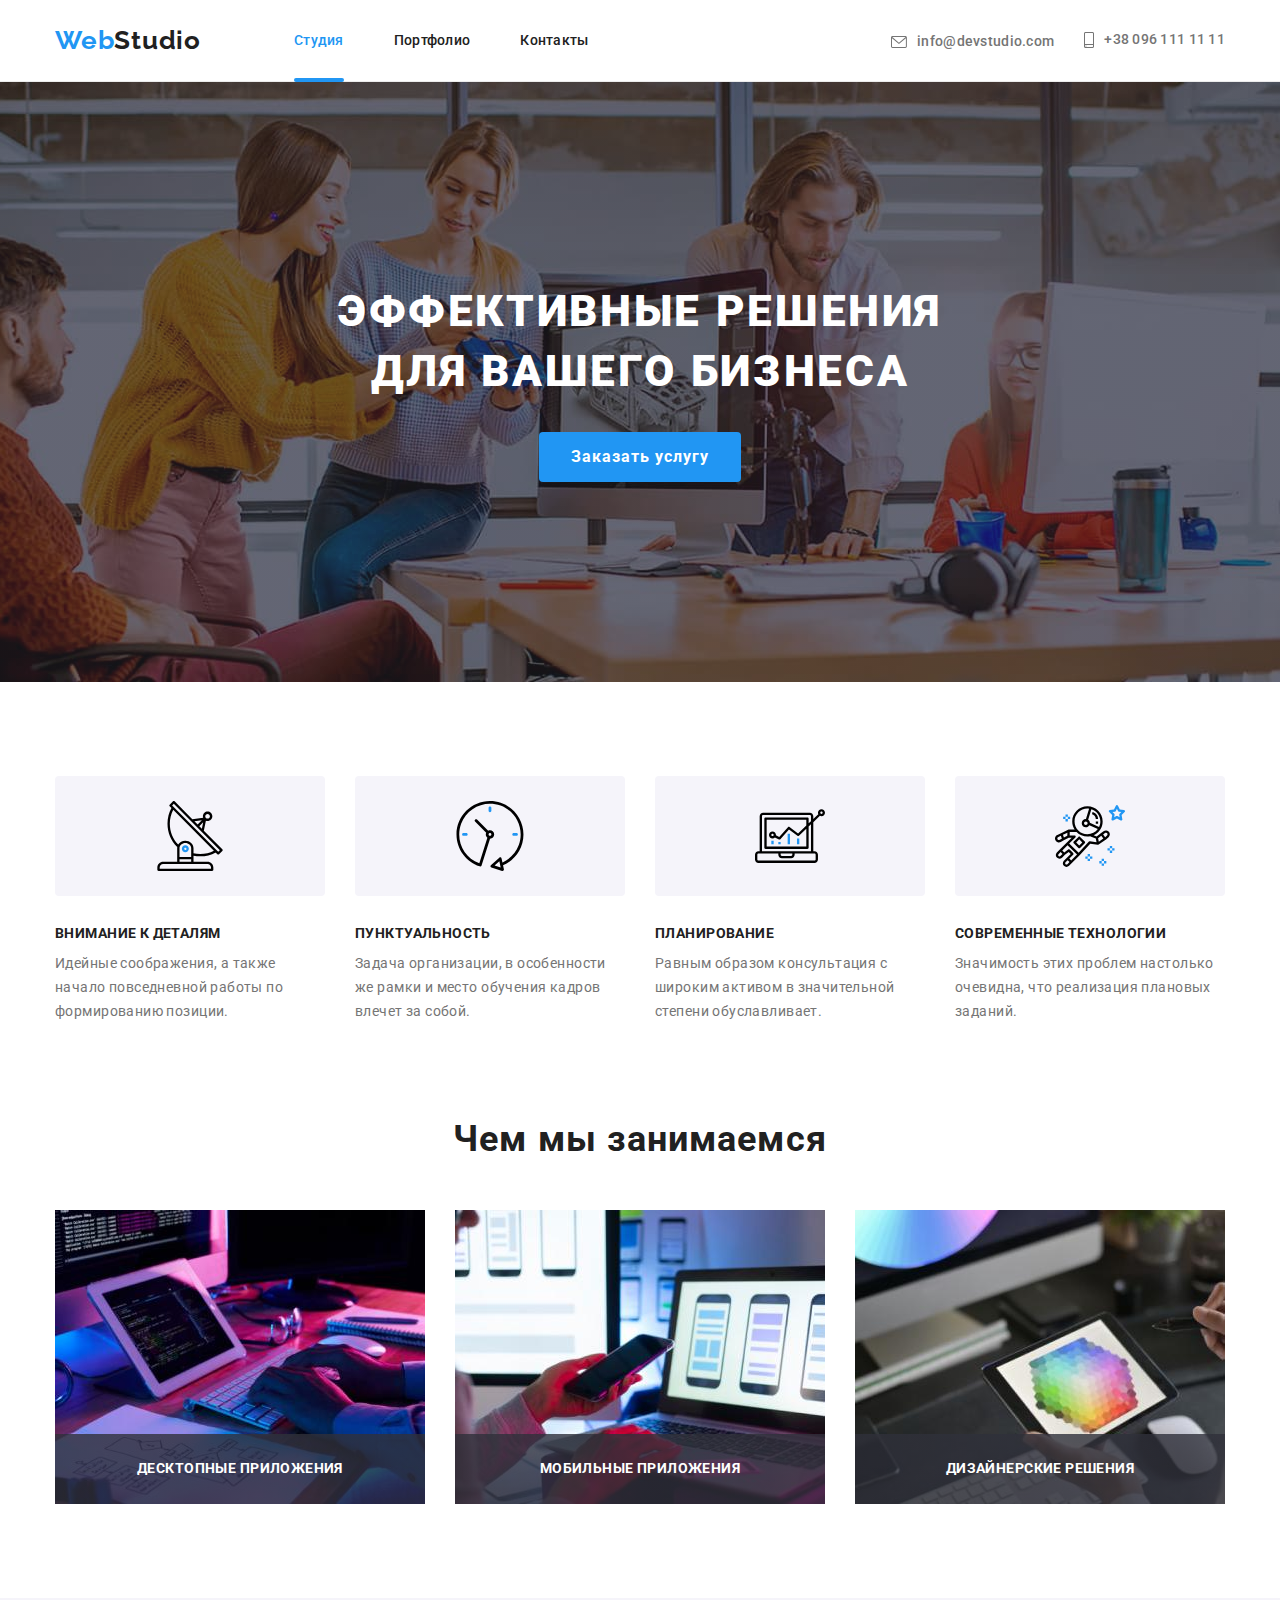
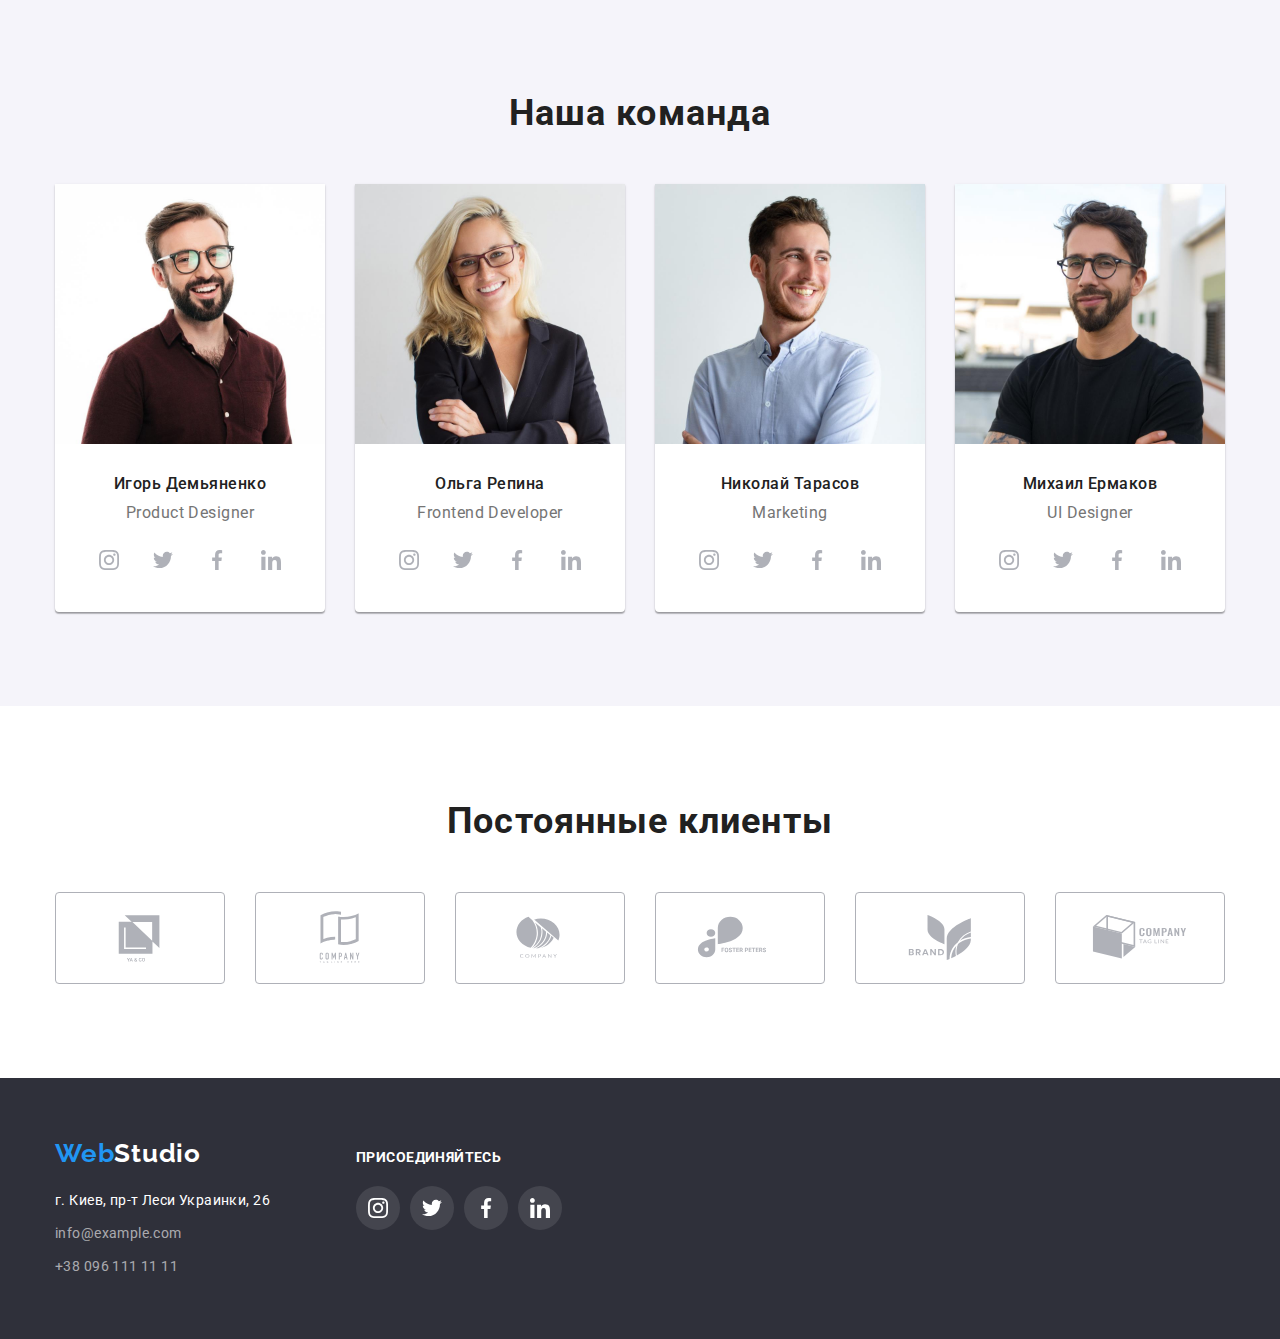
==== index.html @ 8b8985a8 "Initial commit" ====
<!DOCTYPE html>
<html lang="ru">
  <head>
    <meta charset="UTF-8" />
    <meta http-equiv="X-UA-Compatible" content="IE=edge" />
    <meta name="viewport" content="width=device-width, initial-scale=1.0" />
    <title>Главная страница студии</title>
    <link rel="preconnect" href="https://fonts.googleapis.com" />
    <link rel="preconnect" href="https://fonts.gstatic.com" crossorigin />
    <link
      href="https://fonts.googleapis.com/css2?family=Raleway:wght@700&family=Roboto:wght@400;500;700;900&display=swap"
      rel="stylesheet"
    />
    <link
      rel="stylesheet"
      href="https://cdnjs.cloudflare.com/ajax/libs/modern-normalize/1.1.0/modern-normalize.min.css"
    />
    <link rel="stylesheet" href="./css/slyles.css" />
  </head>
  <body>
    <header class="header-section">
      <div class="header-container container">
        <nav class="main-nav">
          <a lang="en" href="./index.html" class="logo link"
            >Web<span class="black-span">Studio</span></a
          >
          <ul class="site-nav list">
            <li class="item">
              <a href="./index.html" class="current-page nav-link link">Студия</a>
            </li>

            <li class="item">
              <a href="./portfolio.html" class="nav-link link">Портфолио</a>
            </li>

            <li class="item">
              <a href="" class="nav-link link">Контакты</a>
            </li>
          </ul>
        </nav>
        <ul class="contacts list">
          <li class="item">
            <a
              href="mailto:info@devstudio.com"
              class="contact-link link"
              aria-label="Написать на почту"
            >
              <svg class="contacts-icon" width="16" height="12">
                <use href="./images/icons.svg#envelope"></use>
              </svg>
              info@devstudio.com
            </a>
          </li>

          <li class="item">
            <a href="tel:+380961111111" class="contact-link link" aria-label="Позвонить">
              <svg class="contacts-icon" width="10" height="16">
                <use href="./images/icons.svg#smartphone"></use>
              </svg>
              +38 096 111 11 11
            </a>
          </li>
        </ul>
      </div>
    </header>
    <main>
      <!--Баннер-->
      <section class="hero-section overlay">
        <div class="container">
          <h1 class="hero-title">
            Эффективные решения<br />
            для Вашего бизнеса
          </h1>
          <a class="button link" data-modal-open>Заказать услугу</a>
        </div>
      </section>
      <!--Особенности-->
      <section class="section">
        <div class="container">
          <!--Скрытый заголовок, которого нет в макете-->
          <h2 class="section-title visually-hidden">Особенности</h2>
          <ul class="feature-list list grid">
            <li class="feature-item grid-item">
              <div class="feature-icon-box">
                <svg class="feature-icon" width="70" height="70">
                  <use href="./images/icons.svg#antenna"></use>
                </svg>
              </div>
              <h3 class="feature-title">Внимание к деталям</h3>
              <p class="feature-text">
                Идейные соображения, а также начало повседневной работы по формированию позиции.
              </p>
            </li>

            <li class="feature-item grid-item">
              <div class="feature-icon-box">
                <svg class="feature-icon" width="70" height="70">
                  <use href="./images/icons.svg#clock"></use>
                </svg>
              </div>
              <h3 class="feature-title">Пунктуальность</h3>
              <p class="feature-text">
                Задача организации, в особенности же рамки и место обучения кадров влечет за собой.
              </p>
            </li>

            <li class="feature-item grid-item">
              <div class="feature-icon-box">
                <svg class="feature-icon" width="70" height="70">
                  <use href="./images/icons.svg#diagram"></use>
                </svg>
              </div>
              <h3 class="feature-title">Планирование</h3>
              <p class="feature-text">
                Равным образом консультация с широким активом в значительной степени обуславливает.
              </p>
            </li>

            <li class="feature-item grid-item">
              <div class="feature-icon-box">
                <svg class="feature-icon" width="70" height="70">
                  <use href="./images/icons.svg#astronaut"></use>
                </svg>
              </div>
              <h3 class="feature-title">Современные технологии</h3>
              <p class="feature-text">
                Значимость этих проблем настолько очевидна, что реализация плановых заданий.
              </p>
            </li>
          </ul>
        </div>
      </section>
      <!--Чем мы занимаемся-->
      <section class="section no-padding">
        <div class="container">
          <h2 class="section-title">Чем мы занимаемся</h2>
          <ul class="work-list list grid">
            <li class="work-item grid-item">
              <img src="./images/main/whatwedo1.jpg" alt="Картинка1" width="370" height="294" />
              <div class="work-description">
                <p class="white-title">Десктопные приложения</p>
              </div>
            </li>

            <li class="work-item grid-item">
              <img src="./images/main/whatwedo2.jpg" alt="Картинка2" width="370" height="294" />
              <div class="work-description">
                <p class="white-title">Мобильные приложения</p>
              </div>
            </li>

            <li class="work-item grid-item">
              <img src="./images/main/whatwedo3.jpg" alt="Картинка3" width="370" height="294" />
              <div class="work-description">
                <p class="white-title">Дизайнерские решения</p>
              </div>
            </li>
          </ul>
        </div>
      </section>

      <!--Наша команда-->
      <section class="section another-bg-color">
        <div class="container">
          <h2 class="section-title">Наша команда</h2>
          <ul class="team-list list grid">
            <li class="team-item grid-item">
              <img src="./images/main/teammate1.jpg" alt="Член команды" width="270" height="260" />
              <div class="team-item-description">
                <h3 class="teammate-title">Игорь Демьяненко</h3>
                <p lang="en" class="teammate-text">Product Designer</p>

                <ul class="socials-list list">
                  <li class="socials-item">
                    <a
                      class="socials-link link"
                      href=""
                      target="_blank"
                      rel="noopener noreferrer"
                      aria-label="Иконка instagram"
                    >
                      <svg class="social-icon" width="20" height="20">
                        <use href="./images/icons.svg#instagram"></use>
                      </svg>
                    </a>
                  </li>

                  <li class="socials-item">
                    <a
                      class="socials-link link"
                      href=""
                      target="_blank"
                      rel="noopener noreferrer"
                      aria-label="Иконка twitter"
                    >
                      <svg class="social-icon" width="20" height="20">
                        <use href="./images/icons.svg#twitter"></use>
                      </svg>
                    </a>
                  </li>

                  <li class="socials-item">
                    <a
                      class="socials-link link"
                      href=""
                      target="_blank"
                      rel="noopener noreferrer"
                      aria-label="Иконка facebook"
                    >
                      <svg class="social-icon" width="20" height="20">
                        <use href="./images/icons.svg#facebook"></use>
                      </svg>
                    </a>
                  </li>

                  <li class="socials-item">
                    <a
                      class="socials-link link"
                      href=""
                      target="_blank"
                      rel="noopener noreferrer"
                      aria-label="Иконка linkedin"
                    >
                      <svg class="social-icon" width="20" height="20">
                        <use href="./images/icons.svg#linkedin"></use>
                      </svg>
                    </a>
                  </li>
                </ul>
              </div>
            </li>

            <li class="team-item grid-item">
              <img src="./images/main/teammate2.jpg" alt="Член команды" width="270" height="260" />
              <div class="team-item-description">
                <h3 class="teammate-title">Ольга Репина</h3>
                <p lang="en" class="teammate-text">Frontend Developer</p>

                <ul class="socials-list list">
                  <li class="socials-item">
                    <a
                      class="socials-link link"
                      href=""
                      target="_blank"
                      rel="noopener noreferrer"
                      aria-label="Иконка instagram"
                    >
                      <svg class="social-icon" width="20" height="20">
                        <use href="./images/icons.svg#instagram"></use>
                      </svg>
                    </a>
                  </li>

                  <li class="socials-item">
                    <a
                      class="socials-link link"
                      href=""
                      target="_blank"
                      rel="noopener noreferrer"
                      aria-label="Иконка twitter"
                    >
                      <svg class="social-icon" width="20" height="20">
                        <use href="./images/icons.svg#twitter"></use>
                      </svg>
                    </a>
                  </li>

                  <li class="socials-item">
                    <a
                      class="socials-link link"
                      href=""
                      target="_blank"
                      rel="noopener noreferrer"
                      aria-label="Иконка facebook"
                    >
                      <svg class="social-icon" width="20" height="20">
                        <use href="./images/icons.svg#facebook"></use>
                      </svg>
                    </a>
                  </li>

                  <li class="socials-item">
                    <a
                      class="socials-link link"
                      href=""
                      target="_blank"
                      rel="noopener noreferrer"
                      aria-label="Иконка linkedin"
                    >
                      <svg class="social-icon" width="20" height="20">
                        <use href="./images/icons.svg#linkedin"></use>
                      </svg>
                    </a>
                  </li>
                </ul>
              </div>
            </li>

            <li class="team-item grid-item">
              <img src="./images/main/teammate3.jpg" alt="Член команды" width="270" height="260" />
              <div class="team-item-description">
                <h3 class="teammate-title">Николай Тарасов</h3>
                <p lang="en" class="teammate-text">Marketing</p>

                <ul class="socials-list list">
                  <li class="socials-item">
                    <a
                      class="socials-link link"
                      href=""
                      target="_blank"
                      rel="noopener noreferrer"
                      aria-label="Иконка instagram"
                    >
                      <svg class="social-icon" width="20" height="20">
                        <use href="./images/icons.svg#instagram"></use>
                      </svg>
                    </a>
                  </li>

                  <li class="socials-item">
                    <a
                      class="socials-link link"
                      href=""
                      target="_blank"
                      rel="noopener noreferrer"
                      aria-label="Иконка twitter"
                    >
                      <svg class="social-icon" width="20" height="20">
                        <use href="./images/icons.svg#twitter"></use>
                      </svg>
                    </a>
                  </li>

                  <li class="socials-item">
                    <a
                      class="socials-link link"
                      href=""
                      target="_blank"
                      rel="noopener noreferrer"
                      aria-label="Иконка facebook"
                    >
                      <svg class="social-icon" width="20" height="20">
                        <use href="./images/icons.svg#facebook"></use>
                      </svg>
                    </a>
                  </li>

                  <li class="socials-item">
                    <a
                      class="socials-link link"
                      href=""
                      target="_blank"
                      rel="noopener noreferrer"
                      aria-label="Иконка linkedin"
                    >
                      <svg class="social-icon" width="20" height="20">
                        <use href="./images/icons.svg#linkedin"></use>
                      </svg>
                    </a>
                  </li>
                </ul>
              </div>
            </li>

            <li class="team-item grid-item">
              <img src="./images/main/teammate4.jpg" alt="Член команды" width="270" height="260" />
              <div class="team-item-description">
                <h3 class="teammate-title">Михаил Ермаков</h3>
                <p lang="en" class="teammate-text">UI Designer</p>

                <ul class="socials-list list">
                  <li class="socials-item">
                    <a
                      class="socials-link link"
                      href=""
                      target="_blank"
                      rel="noopener noreferrer"
                      aria-label="Иконка instagram"
                    >
                      <svg class="social-icon" width="20" height="20">
                        <use href="./images/icons.svg#instagram"></use>
                      </svg>
                    </a>
                  </li>

                  <li class="socials-item">
                    <a
                      class="socials-link link"
                      href=""
                      target="_blank"
                      rel="noopener noreferrer"
                      aria-label="Иконка twitter"
                    >
                      <svg class="social-icon" width="20" height="20">
                        <use href="./images/icons.svg#twitter"></use>
                      </svg>
                    </a>
                  </li>

                  <li class="socials-item">
                    <a
                      class="socials-link link"
                      href=""
                      target="_blank"
                      rel="noopener noreferrer"
                      aria-label="Иконка facebook"
                    >
                      <svg class="social-icon" width="20" height="20">
                        <use href="./images/icons.svg#facebook"></use>
                      </svg>
                    </a>
                  </li>

                  <li class="socials-item">
                    <a
                      class="socials-link link"
                      href=""
                      target="_blank"
                      rel="noopener noreferrer"
                      aria-label="Иконка linkedin"
                    >
                      <svg class="social-icon" width="20" height="20">
                        <use href="./images/icons.svg#linkedin"></use>
                      </svg>
                    </a>
                  </li>
                </ul>
              </div>
            </li>
          </ul>
        </div>
      </section>

      <!--Постоянные клиенты-->
      <section class="section">
        <div class="container">
          <h2 class="section-title">Постоянные клиенты</h2>
          <ul class="client-list list grid">
            <li class="client-item grid-item">
              <a
                class="client-link link"
                href=""
                target="_blank"
                rel="noopener noreferrer"
                aria-label="Клиент1"
              >
                <svg class="client-icon" width="106" height="60">
                  <use href="./images/icons.svg#client1"></use>
                </svg>
              </a>
            </li>

            <li class="client-item grid-item">
              <a
                class="client-link link"
                href=""
                target="_blank"
                rel="noopener noreferrer"
                aria-label="Клиент2"
              >
                <svg class="client-icon" width="106" height="60">
                  <use href="./images/icons.svg#client2"></use>
                </svg>
              </a>
            </li>

            <li class="client-item grid-item">
              <a
                class="client-link link"
                href=""
                target="_blank"
                rel="noopener noreferrer"
                aria-label="Клиент3"
              >
                <svg class="client-icon" width="106" height="60">
                  <use href="./images/icons.svg#client3"></use>
                </svg>
              </a>
            </li>

            <li class="client-item grid-item">
              <a
                class="client-link link"
                href=""
                target="_blank"
                rel="noopener noreferrer"
                aria-label="Клиент4"
              >
                <svg class="client-icon" width="106" height="60">
                  <use href="./images/icons.svg#client4"></use>
                </svg>
              </a>
            </li>

            <li class="client-item grid-item">
              <a
                class="client-link link"
                href=""
                target="_blank"
                rel="noopener noreferrer"
                aria-label="Клиент5"
              >
                <svg class="client-icon" width="106" height="60">
                  <use href="./images/icons.svg#client5"></use>
                </svg>
              </a>
            </li>

            <li class="client-item grid-item">
              <a
                class="client-link link"
                href=""
                target="_blank"
                rel="noopener noreferrer"
                aria-label="Клиент6"
              >
                <svg class="client-icon" width="106" height="60">
                  <use href="./images/icons.svg#client6"></use>
                </svg>
              </a>
            </li>
          </ul>
        </div>
      </section>
    </main>

    <!--Футер-->
    <footer class="footer-section">
      <div class="container footer-container">
        <div class="footer-address">
          <a lang="en" href="./index.html" class="logo link"
            >Web<span class="white-span">Studio</span></a
          >
          <address class="address-section">
            <ul class="address-list list">
              <li class="address-item">
                <a href="" class="address-link-white">г. Киев, пр-т Леси Украинки, 26</a>
              </li>
              <li class="address-item">
                <a href="mailto:info@example.com" class="address-link">info@example.com</a>
              </li>
              <li class="address-item">
                <a href="tel:+380961111111" class="address-link">+38 096 111 11 11</a>
              </li>
            </ul>
          </address>
        </div>
        <div class="footer-socials">
          <h2 class="socials-title white-title">Присоединяйтесь</h2>
          <ul class="footer-socials-list socials-list list">
            <li class="socials-item">
              <a
                class="footer-social-link socials-link link"
                href=""
                target="_blank"
                rel="noopener noreferrer"
                aria-label="Иконка instagram"
              >
                <svg class="social-icon" width="20" height="20">
                  <use href="./images/icons.svg#instagram"></use>
                </svg>
              </a>
            </li>

            <li class="socials-item">
              <a
                class="footer-social-link socials-link link"
                href=""
                target="_blank"
                rel="noopener noreferrer"
                aria-label="Иконка twitter"
              >
                <svg class="social-icon" width="20" height="20">
                  <use href="./images/icons.svg#twitter"></use>
                </svg>
              </a>
            </li>

            <li class="socials-item">
              <a
                class="footer-social-link socials-link link"
                href=""
                target="_blank"
                rel="noopener noreferrer"
                aria-label="Иконка facebook"
              >
                <svg class="social-icon" width="20" height="20">
                  <use href="./images/icons.svg#facebook"></use>
                </svg>
              </a>
            </li>

            <li class="socials-item">
              <a
                class="footer-social-link socials-link link"
                href=""
                target="_blank"
                rel="noopener noreferrer"
                aria-label="Иконка linkedin"
              >
                <svg class="social-icon" width="20" height="20">
                  <use href="./images/icons.svg#linkedin"></use>
                </svg>
              </a>
            </li>
          </ul>
        </div>
      </div>
    </footer>

    <div class="backdrop is-hidden" data-modal>
      <div class="modal">
        <button class="close-button" data-modal-close>
          <svg class="close-button-icon" width="18" height="18">
            <use href="./images/icons.svg#close-button"></use>
          </svg>
        </button>
      </div>
    </div>

    <script src="./js/modal.js"></script>
  </body>
</html>
---- css/slyles.css ----
:root {
  /*text colors*/
  --primary-text-color: #757575;
  --title-text-color: #212121;
  --white-text-color: #ffffff;
  --accent-color: #2196f3;

  /*background colors*/
  --primary-bg-color: #ffffff;
  --secondary-bg-color: #f5f4fa;

  /*icons*/
  --icon-color: #afb1b8;

  /*grid items*/
  --items: 1;
  --indent: 30px;
}

body {
  background-color: var(--primary-bg-color);
  font-family: 'Roboto', sans-serif;
  color: var(--primary-text-color);
  box-sizing: border-box;
}

h1,
h2,
h3,
p {
  margin: 0;
}

img {
  display: block;
  max-width: 100%;
  height: auto;
}

.container {
  width: 1200px;
  margin: 0 auto;
  padding: 0 15px;
}

.list {
  list-style: none;
  margin: 0;
  padding: 0;
}

.link {
  color: var(--title-text-color);
  text-decoration: none;
  font-weight: 500;
  font-size: 14px;
  line-height: 1.14;
  letter-spacing: 0.02em;

  transition: color 250ms cubic-bezier(0.4, 0, 0.2, 1);
}

.link:hover,
.link:focus {
  color: var(--accent-color);
}

.white-title {
  color: var(--white-text-color);
  font-weight: 700;
  font-size: 14px;
  line-height: 1.14;
  letter-spacing: 0.03em;
  text-transform: uppercase;
}

/*Grid*/
.grid {
  display: flex;
  flex-wrap: wrap;
  gap: var(--indent);
}

.grid-item {
  flex-basis: calc((100% - var(--indent) * (var(--items) - 1)) / var(--items));
}

/*Navigation*/
.header-section {
  border-bottom: 1px solid #ececec;
}

.header-container {
  display: flex;
  align-items: center;
}

.main-nav {
  display: flex;
  align-items: center;
}

.logo {
  color: var(--accent-color);
  font-family: 'Raleway', sans-serif;
  font-weight: 700;
  font-size: 26px;
  line-height: 1.19;
  letter-spacing: 0.03em;
}

.black-span {
  color: var(--title-text-color);
}

.white-span {
  color: var(--white-text-color);
}

.site-nav {
  display: flex;
  margin-left: 93px;
  gap: 50px;
}

.nav-link {
  display: block;
  padding: 32px 0 31px;
}

.current-page {
  position: relative;

  color: var(--accent-color);
}

.current-page::after {
  content: '';

  position: absolute;
  bottom: -2px;

  display: block;
  width: 100%;
  height: 4px;
  border-radius: 2px;

  background-color: var(--accent-color);
}

.contacts {
  display: flex;
  align-items: baseline;
  margin-left: auto;
  gap: 30px;
}

.contact-link {
  display: flex;
  align-items: center;
  padding: 32px 0 31px;
  gap: 10px;

  color: var(--primary-text-color);
}

.contacts-icon {
  fill: currentColor;
}

/*Hero*/

.hero-section {
  padding: 200px 0;
  text-align: center;
  background-color: #2f303a;
}

.overlay {
  max-width: 1600px;
  min-height: 600px;
  margin: 0 auto;
  background-image: linear-gradient(to right, rgba(47, 48, 58, 0.4), rgba(47, 48, 58, 0.4)),
    url(../images/main/hero-bgi.jpg);
  background-repeat: no-repeat;
  background-size: cover;
  background-position: center;
}

.hero-title {
  margin-bottom: 30px;

  color: var(--white-text-color);
  font-weight: 900;
  font-size: 44px;
  line-height: 1.36;
  text-align: center;
  letter-spacing: 0.06em;
  text-transform: uppercase;
}

.button {
  display: inline-block;
  padding: 10px 32px;
  border-radius: 4px;
  min-width: 136px;

  color: var(--white-text-color);
  background-color: var(--accent-color);

  font-weight: 700;
  font-size: 16px;
  line-height: 1.88;
  text-align: center;
  letter-spacing: 0.06em;

  cursor: pointer;

  transition: background-color 250ms cubic-bezier(0.4, 0, 0.2, 1),
    color 250ms cubic-bezier(0.4, 0, 0.2, 1);
}

.button:hover,
.button:focus {
  color: var(--white-text-color);
  background-color: #188ce8;
}

.section {
  padding: 94px 0;
}

.section.no-padding {
  padding-top: 0;
}

.section-title {
  margin-bottom: 50px;

  color: var(--title-text-color);
  font-weight: 700;
  font-size: 36px;
  line-height: 1.17;
  text-align: center;
  letter-spacing: 0.03em;
}

/*Features*/

/*.feature-list {
  --indent: 60px; 
}*/

.feature-item {
  --items: 4;
}

.feature-icon-box {
  display: flex;
  align-items: center;
  justify-content: center;
  margin-bottom: 30px;
  width: 270px;
  height: 120px;

  background-color: var(--secondary-bg-color);
  border-radius: 4px;
}

.feature-title {
  margin-bottom: 10px;

  color: var(--title-text-color);
  font-weight: 700;
  font-size: 14px;
  line-height: 1.14;
  letter-spacing: 0.03em;
  text-transform: uppercase;
}

.feature-text {
  font-size: 14px;
  line-height: 1.71;
  letter-spacing: 0.03em;
}

/*Work*/

/*.work-list {
  --indent: 50px;
}*/

.work-item {
  --items: 3;

  position: relative;
}

.work-description {
  display: flex;
  align-items: center;
  justify-content: center;
  position: absolute;
  bottom: 0;

  width: 100%;
  height: 70px;

  background-image: linear-gradient(to right, rgba(47, 48, 58, 0.8), rgba(47, 48, 58, 0.8));
}

/*Our team*/
.another-bg-color {
  background-color: #f5f4fa;
}

/*.team-list {
  --indent: 40px;
}*/

.team-item {
  --items: 4;

  background-color: var(--primary-bg-color);
  box-shadow: 0px 1px 3px rgba(0, 0, 0, 0.12), 0px 1px 1px rgba(0, 0, 0, 0.14),
    0px 2px 1px rgba(0, 0, 0, 0.2);
  border-radius: 0px 0px 4px 4px;
}

.team-item-description {
  padding: 30px 0;
}

.teammate-title {
  margin-bottom: 10px;

  color: var(--title-text-color);
  font-weight: 500;
  font-size: 16px;
  line-height: 1.19;
  text-align: center;
  letter-spacing: 0.03em;
}

.teammate-text {
  margin-bottom: 16px;

  font-size: 16px;
  line-height: 1.19;
  text-align: center;
  letter-spacing: 0.03em;
}

.socials-list {
  display: flex;
  align-items: center;
  justify-content: center;
  gap: 10px;
}

.socials-item {
  width: 44px;
  height: 44px;
}

.socials-link {
  display: flex;
  width: 100%;
  height: 100%;
  align-items: center;
  justify-content: center;

  border-radius: 50%;
  color: var(--icon-color);

  transition: background-color 250ms cubic-bezier(0.4, 0, 0.2, 1),
    color 250ms cubic-bezier(0.4, 0, 0.2, 1);
}

.socials-link:hover,
.socials-link:focus {
  color: var(--white-text-color);
  background-color: var(--accent-color);
}

.social-icon {
  fill: currentColor;
}

/*Clients section*/

/*.client-list {
  --indent: 40px;
}*/

.client-item {
  --items: 6;

  width: 170px;
  height: 92px;
}

.client-link {
  display: flex;
  width: 100%;
  height: 100%;
  align-items: center;
  justify-content: center;

  color: var(--icon-color);
  border: 1px solid var(--icon-color);
  border-radius: 4px;

  transition: color 250ms cubic-bezier(0.4, 0, 0.2, 1), border 250ms cubic-bezier(0.4, 0, 0.2, 1);
}

.client-link:hover,
.client-link:focus {
  color: var(--accent-color);
  border: 1px solid var(--accent-color);
}

.client-icon {
  fill: currentColor;
}

/*Footer*/
.footer-section {
  padding: 60px 0;
  background-color: #2f303a;
}

.footer-container {
  display: flex;
  align-items: baseline;
  gap: 70px;
}

.footer-address {
  width: 231px;
}

.address-section {
  margin-top: 20px;

  font-size: 14px;
  font-weight: 400;
  font-style: normal;
  line-height: 1.71;
  letter-spacing: 0.03em;
}

.address-list > .address-item:not(:last-child) {
  margin-bottom: 9px;
}

.address-list > .address-item:last-child {
  margin-bottom: 0;
}

.address-link-white {
  color: var(--white-text-color);
  text-decoration: none;

  transition: color 250ms cubic-bezier(0.4, 0, 0.2, 1);
}

.address-link-white:hover,
.address-link-white:focus {
  color: var(--accent-color);
}

.address-link {
  color: rgba(255, 255, 255, 0.6);
  text-decoration: none;

  transition: color 250ms cubic-bezier(0.4, 0, 0.2, 1);
}

.address-link:hover,
.address-link:focus {
  color: var(--accent-color);
}

.socials-title {
  margin-bottom: 20px;
}

.footer-socials-list {
  padding-bottom: 0;
}

.footer-social-link {
  background-color: rgba(255, 255, 255, 0.1);
  color: var(--white-text-color);

  transition: background-color 250ms cubic-bezier(0.4, 0, 0.2, 1);
}

.footer-social-link:hover,
.footer-social-link:focus {
  background-color: var(--accent-color);
}

/*Modal styles*/
.backdrop {
  position: fixed;
  top: 0;
  left: 0;

  width: 100%;
  height: 100%;

  background-color: rgba(0, 0, 0, 0.2);

  visibility: visible;
  opacity: 1;

  transition: visibility 250ms cubic-bezier(0.4, 0, 0.2, 1), opacity 250ms cubic-bezier(0.4, 0, 0.2, 1);
}

.backdrop.is-hidden {
  visibility: hidden;
  opacity: 0;
  pointer-events: none;
}

.backdrop.is-hidden .modal {
  transform: translate(-50%, -50%) scale(0.9);
}

.modal {
  position: absolute;
  top: 50%;
  left: 50%;

  min-width: 528px;
  min-height: 581px;

  background-color: var(--primary-bg-color);

  border-radius: 4px;
  transform: translate(-50%, -50%) scale(1);

  transition: transform 250ms cubic-bezier(0.4, 0, 0.2, 1);
}

.close-button {
  display: flex;
  align-items: center;
  justify-content: center;

  position: absolute;
  top: 8px;
  right: 8px;

  width: 30px;
  height: 30px;

  border: 1px solid rgba(0, 0, 0, 0.1);
  border-radius: 50%;

  cursor: pointer;
}

/*Portfolio page*/

/*Filter button*/
.filter {
  display: flex;
  justify-content: center;
  margin-bottom: 50px;
  gap: 8px;
}

.filter-btn {
  padding: 6px 22px;

  font-weight: 500;
  font-size: 16px;
  line-height: 1.62;
  text-align: center;
  letter-spacing: 0.03em;

  background-color: var(--secondary-bg-color);
  color: var(--title-text-color);

  border-radius: 4px;
  border-width: 0;

  transition: background-color 250ms cubic-bezier(0.4, 0, 0.2, 1),
    color 250ms cubic-bezier(0.4, 0, 0.2, 1), box-shadow 250ms cubic-bezier(0.4, 0, 0.2, 1);
  
    cursor: pointer;
}

.filter-btn:hover,
.filter-btn:focus {
  background-color: var(--accent-color);
  color: var(--white-text-color);
  box-shadow: 0px 3px 1px rgba(0, 0, 0, 0.1), 0px 1px 2px rgba(0, 0, 0, 0.08),
    0px 2px 2px rgba(0, 0, 0, 0.12);
}

/*Portfolio cards styles*/

/*portfolio-list {
 --indent: 40px;
}*/

.portfolio-item {
  --items: 3;

  border: 1px solid #eeeeee;
}

.portfolio-link {
  display: block;
  width: 100%;
  height: 100%;

  transition: box-shadow 250ms cubic-bezier(0.4, 0, 0.2, 1);
}

.portfolio-link:hover,
.portfolio-link:focus {
  box-shadow: 0px 1px 1px rgba(0, 0, 0, 0.12), 0px 4px 4px rgba(0, 0, 0, 0.06),
    1px 4px 6px rgba(0, 0, 0, 0.16);
}

.portfolio-thumb {
  position: relative;
  overflow: hidden;
}

.portfolio-link:hover .portfolio-overlay,
.portfolio-link:focus .portfolio-overlay {
  /* opacity: 1;*/
  transform: translateY(0);
}

.portfolio-overlay {
  position: absolute;
  top: 0;
  left: 0;
  transform: translateY(100%);

  width: 100%;
  height: 100%;
  padding: 63px 24px;

  background-color: rgba(33, 150, 243, 0.9);
  /*opacity: 0;*/
  transition: transform 250ms cubic-bezier(0.4, 0, 0.2, 1);
}

.full-description-text {
  font-size: 18px;
  line-height: 1.56;
  letter-spacing: 0.03em;

  color: var(--white-text-color);
}

.portfolio-item-description {
  padding: 20px 24px;
}
.portfolio-title {
  margin-bottom: 4px;

  color: var(--title-text-color);
  font-weight: 700;
  font-size: 18px;
  line-height: 2;
  letter-spacing: 0.06em;
  text-align: left;
}

.category-text {
  color: var(--primary-text-color);
  font-size: 16px;
  font-weight: 400;
  line-height: 1.88;
  letter-spacing: 0.03em;
}

.visually-hidden {
  position: absolute;
  width: 1px;
  height: 1px;
  margin: -1px;
  border: 0;
  padding: 0;
  white-space: nowrap;
  clip-path: inset(100%);
  clip: rect(0 0 0 0);
  overflow: hidden;
}
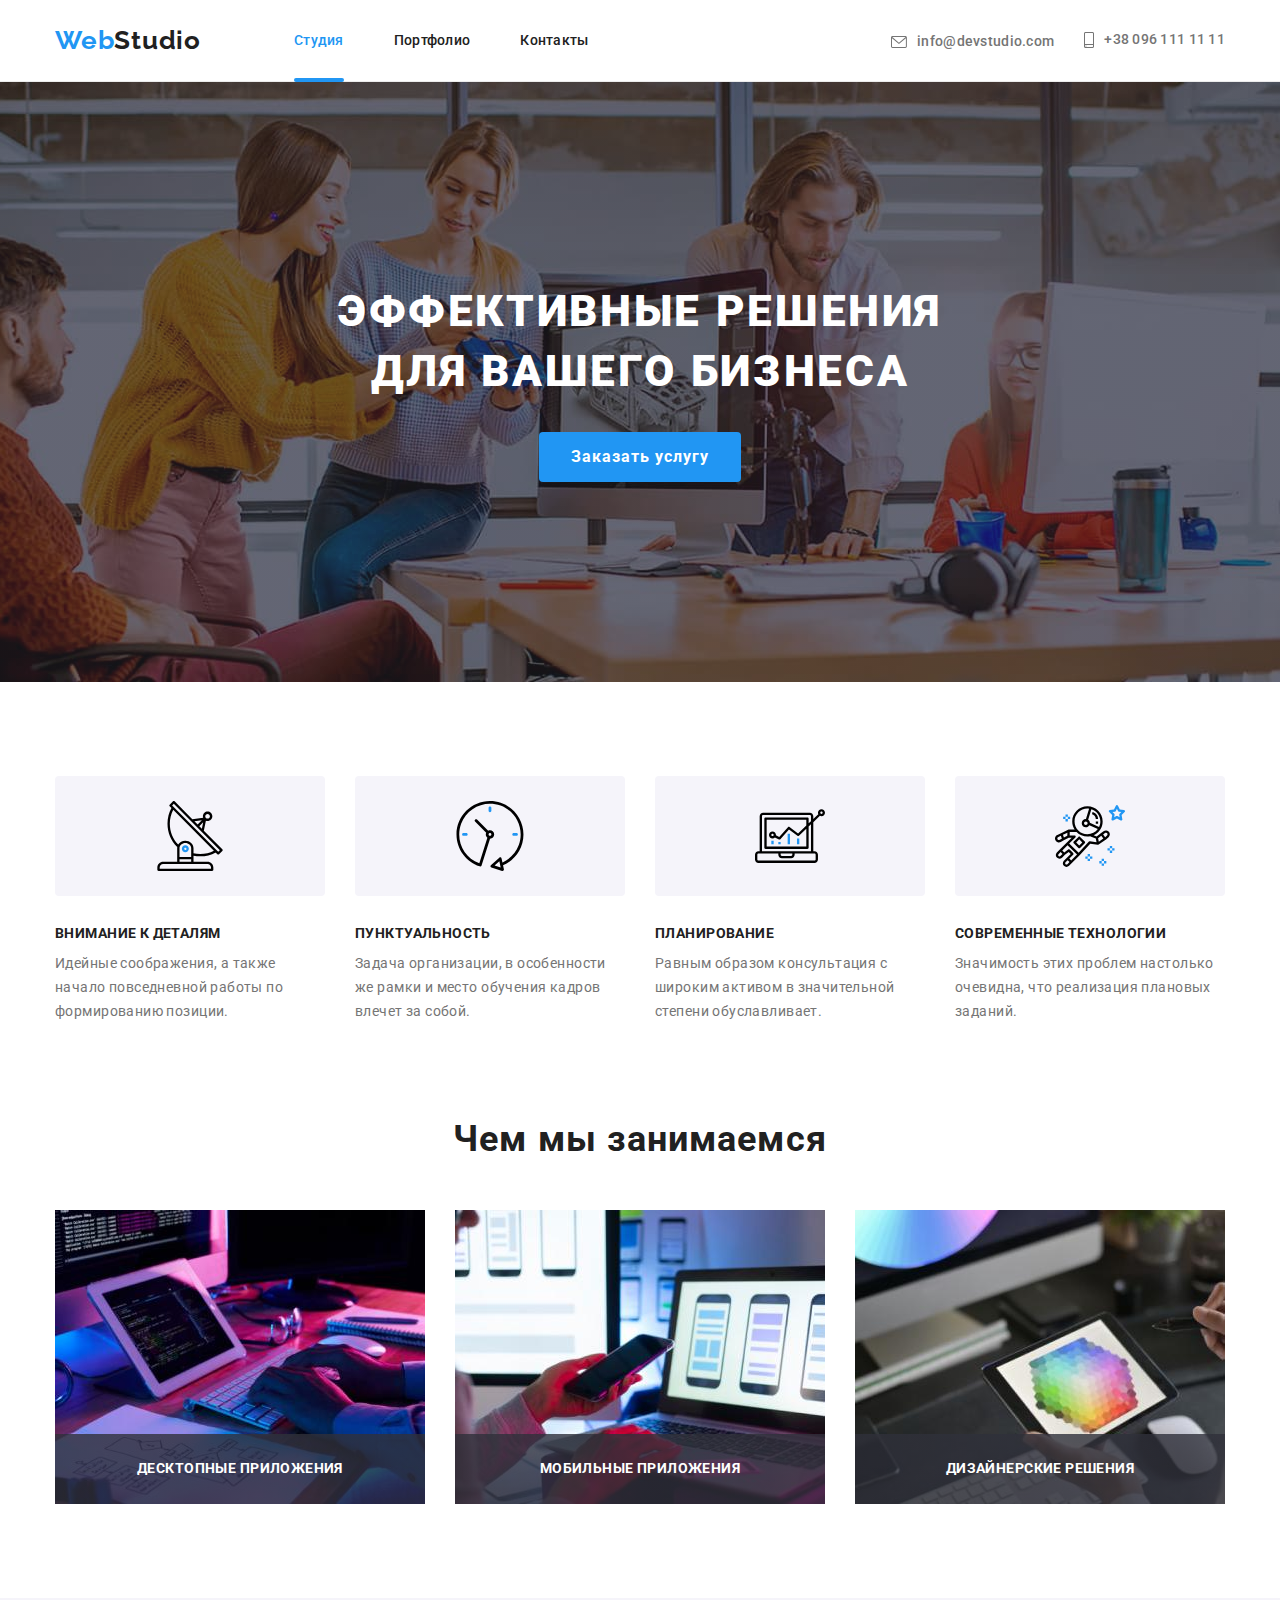
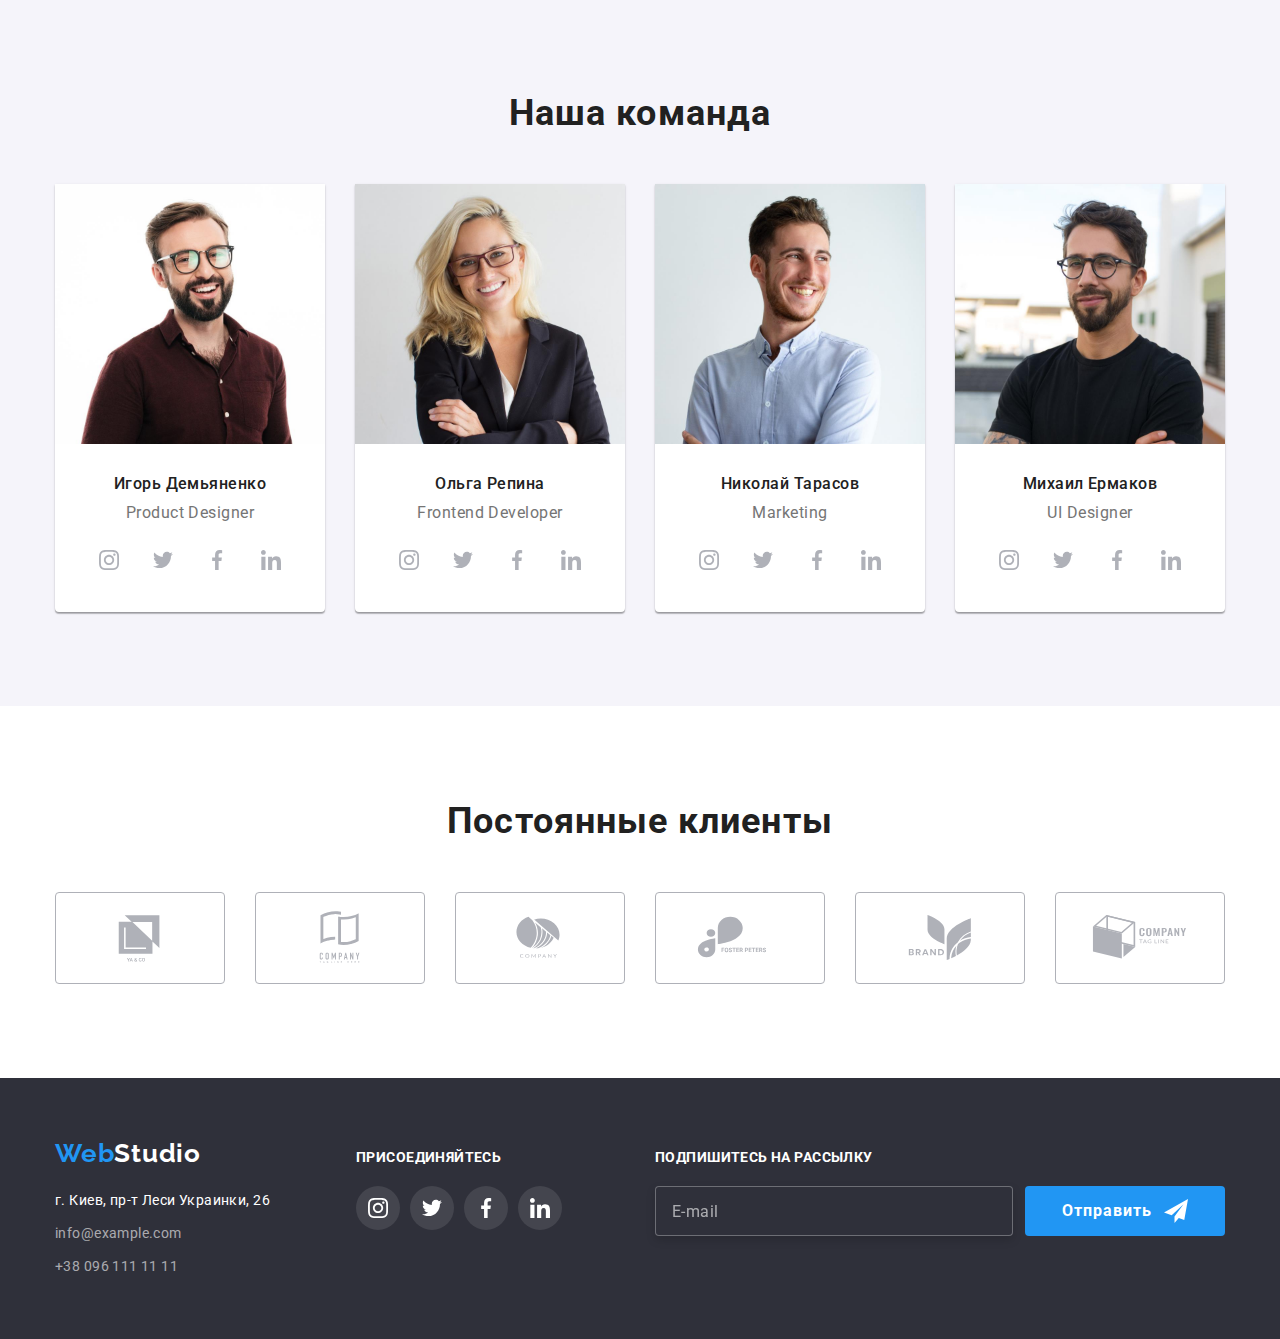
==== commit dddf84ec: "Add custom checkbox and submit button on the modal. Add subscribe form on the footer" ====
--- a/index.html
+++ b/index.html
@@ -546,7 +546,7 @@
           </address>
         </div>
         <div class="footer-socials">
-          <h2 class="socials-title white-title">Присоединяйтесь</h2>
+          <h2 class="footer-title white-title">Присоединяйтесь</h2>
           <ul class="footer-socials-list socials-list list">
             <li class="socials-item">
               <a
@@ -604,6 +604,28 @@
               </a>
             </li>
           </ul>
+        </div>
+        <div class="footer-form">
+          <h2 class="footer-title white-title">Подпишитесь на рассылку</h2>
+          <form action="" class="subscribe-form">
+            <div class="form-field">
+              <input
+                type="email"
+                name="subscribe-email"
+                id="subscribe-email"
+                class="subscribe-email"
+                placeholder="E-mail"
+              />
+            </div>
+            <div class="subscribe-submit">
+              <button type="submit" class="submit-btn">
+                Отправить
+                <svg class="subscribe-icon" width="24" height="24">
+                  <use href="./images/icons.svg#subscribe-icon"></use>
+                </svg>
+              </button>
+            </div>
+          </form>
         </div>
       </div>
     </footer>
@@ -615,6 +637,56 @@
             <use href="./images/icons.svg#close-button"></use>
           </svg>
         </button>
+        <form action="" class="modal-client-data">
+          <h2 class="modal-title">Оставьте свои данные, мы вам перезвоним</h2>
+          <div class="form-field">
+            <label for="name" class="form-label">Имя</label>
+            <input type="text" name="name" id="name" class="form-input" autofocus />
+            <svg class="form-svg" width="18" height="18">
+              <use href="./images/icons.svg#modal-name"></use>
+            </svg>
+          </div>
+          <div class="form-field">
+            <label for="tel" class="form-label">Телефон</label>
+            <input type="tel" name="tel" id="tel" class="form-input" />
+            <svg class="form-svg" width="18" height="18">
+              <use href="./images/icons.svg#modal-tel"></use>
+            </svg>
+          </div>
+          <div class="form-field">
+            <label for="email" class="form-label">Почта</label>
+            <input type="email" name="email" id="email" class="form-input" />
+            <svg class="form-svg" width="18" height="18">
+              <use href="./images/icons.svg#modal-email"></use>
+            </svg>
+          </div>
+          <div class="form-field">
+            <label for="comment" class="form-label">Комментарий</label>
+            <textarea
+              name="comment"
+              id="comment"
+              rows="10"
+              class="form-comment"
+              placeholder="Введите текст"
+            ></textarea>
+          </div>
+          <div class="form-check">
+            <label class="checkbox-label">
+              <input
+                type="checkbox"
+                name="policy"
+                id="pocily"
+                class="form-checkbox visually-hidden"
+              />
+              <span class="checkbox-icon"></span>
+              Соглашаюсь с рассылкой и принимаю&nbsp
+              <a href="" class="checkbox-link">Условия договора</a>
+            </label>
+          </div>
+          <div class="form-submit">
+            <button type="submit" class="submit-btn">Отправить</button>
+          </div>
+        </form>
       </div>
     </div>
 
--- a/css/slyles.css
+++ b/css/slyles.css
@@ -482,7 +482,7 @@
   color: var(--accent-color);
 }
 
-.socials-title {
+.footer-title {
   margin-bottom: 20px;
 }
 
@@ -500,6 +500,44 @@
 .footer-social-link:hover,
 .footer-social-link:focus {
   background-color: var(--accent-color);
+}
+
+.footer-form {
+  margin-left: auto;
+}
+
+.subscribe-form {
+  display: flex;
+  gap: 12px;
+}
+
+.subscribe-email {
+  min-width: 358px;
+  height: 50px;
+  padding-left: 16px;
+
+  background-color: #2f303a;
+  color: var(--white-text-color);
+
+  border: 1px solid rgba(255, 255, 255, 0.3);
+  filter: drop-shadow(0px 4px 4px rgba(0, 0, 0, 0.15));
+  border-radius: 4px;
+}
+
+.subscribe-email:focus {
+  border: 1px solid var(--accent-color);
+}
+
+.subscribe-email::placeholder {
+  font-size: 16px;
+  line-height: 1.25;
+  letter-spacing: 0.03em;
+
+  color: rgba(255, 255, 255, 0.6);
+}
+
+.subscribe-icon {
+  margin-left: 12px;
 }
 
 /*Modal styles*/
@@ -516,7 +554,8 @@
   visibility: visible;
   opacity: 1;
 
-  transition: visibility 250ms cubic-bezier(0.4, 0, 0.2, 1), opacity 250ms cubic-bezier(0.4, 0, 0.2, 1);
+  transition: visibility 250ms cubic-bezier(0.4, 0, 0.2, 1),
+    opacity 250ms cubic-bezier(0.4, 0, 0.2, 1);
 }
 
 .backdrop.is-hidden {
@@ -534,7 +573,7 @@
   top: 50%;
   left: 50%;
 
-  min-width: 528px;
+  width: 528px;
   min-height: 581px;
 
   background-color: var(--primary-bg-color);
@@ -560,9 +599,177 @@
   border: 1px solid rgba(0, 0, 0, 0.1);
   border-radius: 50%;
 
+  transition: color 250ms cubic-bezier(0.4, 0, 0.2, 1);
+
   cursor: pointer;
 }
 
+.close-button:hover,
+.close-button:focus {
+  color: var(--accent-color);
+}
+
+.close-button-icon {
+  fill: currentColor;
+}
+
+.modal-client-data {
+  padding: 40px;
+}
+
+.modal-title {
+  font-weight: 700;
+  font-size: 20px;
+  line-height: 1.15;
+  letter-spacing: 0.03em;
+  color: var(--title-text-color);
+  margin-bottom: 12px;
+}
+
+.form-field {
+  position: relative;
+  margin-bottom: 10px;
+
+  color: var(--title-text-color);
+
+  transition: color 250ms cubic-bezier(0.4, 0, 0.2, 1);
+}
+
+.form-field:focus-within {
+  color: var(--accent-color);
+}
+
+.form-svg {
+  fill: currentColor;
+}
+
+.form-label {
+  margin-bottom: 4px;
+
+  font-size: 12px;
+  line-height: 1.67;
+  letter-spacing: 0.01em;
+  color: var(--primary-text-color);
+}
+
+.form-input {
+  width: 100%;
+  height: 40px;
+  padding-left: 42px;
+  border: 1px solid rgba(33, 33, 33, 0.2);
+  border-radius: 4px;
+}
+
+.form-input:focus,
+.form-comment:focus {
+  border: 1px solid var(--accent-color);
+}
+
+.form-svg {
+  position: absolute;
+  top: 50%;
+  left: 12px;
+}
+
+.form-comment {
+  width: 100%;
+  height: 120px;
+  padding: 12px 16px;
+
+  font-size: 12px;
+  line-height: 1.17;
+  letter-spacing: 0.01em;
+
+  border: 1px solid rgba(33, 33, 33, 0.2);
+  border-radius: 4px;
+  resize: none;
+}
+
+.form-comment::placeholder {
+  color: rgba(117, 117, 117, 0.5);
+}
+
+.form-check {
+  margin-bottom: 30px;
+}
+
+.checkbox-label,
+.checkbox-link {
+  font-size: 14px;
+  line-height: 1.71;
+  letter-spacing: 0.03em;
+}
+
+.checkbox-label {
+  display: flex;
+  align-items: center;
+  justify-content: center;
+
+  color: var(--primary-text-color);
+}
+
+/*.form-checkbox {
+  -webkit-appearance: none;
+  -moz-appearance: none;
+  appearance: none;
+}*/
+
+.checkbox-icon {
+  margin-right: 8px;
+
+  width: 15px;
+  height: 15px;
+
+  border: 2px solid var(--title-text-color);
+  border-radius: 2px;
+}
+
+.form-checkbox:checked + .checkbox-icon {
+  border-color: transparent;
+  background-color: var(--accent-color);
+  background-image: url(../images/checkbox-icon.svg);
+  background-size: contain;
+  background-repeat: no-repeat;
+  background-origin: border-box;
+}
+
+.checkbox-link {
+  color: var(--accent-color);
+}
+
+.form-submit {
+  display: flex;
+  justify-content: center;
+}
+
+.submit-btn {
+  display: flex;
+  align-items: center;
+  justify-content: center;
+  padding: 10px 0;
+  border-radius: 4px;
+  border-width: 0;
+  min-width: 200px;
+
+  color: var(--white-text-color);
+  background-color: var(--accent-color);
+
+  font-weight: 700;
+  font-size: 16px;
+  line-height: 1.88;
+  letter-spacing: 0.06em;
+
+  cursor: pointer;
+
+  transition: background-color 250ms cubic-bezier(0.4, 0, 0.2, 1),
+    color 250ms cubic-bezier(0.4, 0, 0.2, 1);
+}
+
+.submit-btn:hover,
+.submit-btn:focus {
+  color: var(--white-text-color);
+  background-color: #188ce8;
+}
 /*Portfolio page*/
 
 /*Filter button*/
@@ -590,8 +797,8 @@
 
   transition: background-color 250ms cubic-bezier(0.4, 0, 0.2, 1),
     color 250ms cubic-bezier(0.4, 0, 0.2, 1), box-shadow 250ms cubic-bezier(0.4, 0, 0.2, 1);
-  
-    cursor: pointer;
+
+  cursor: pointer;
 }
 
 .filter-btn:hover,
